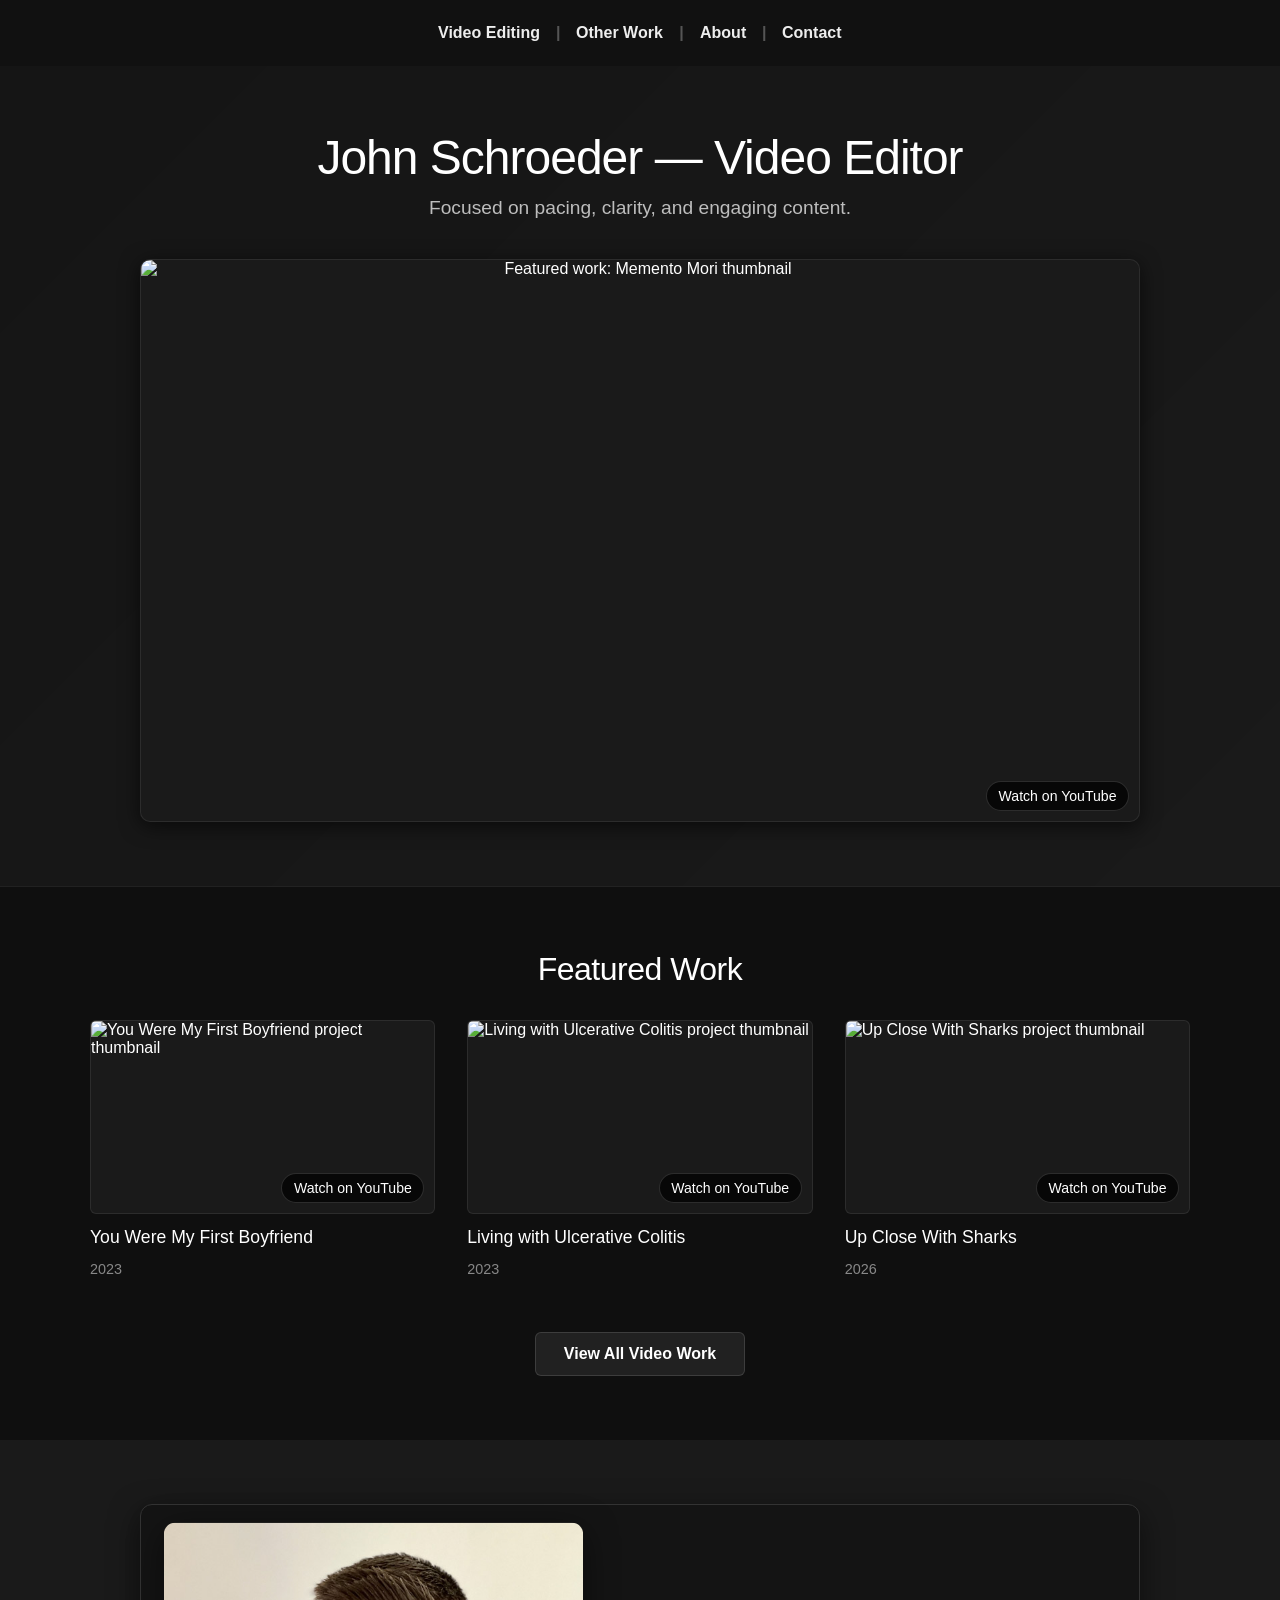
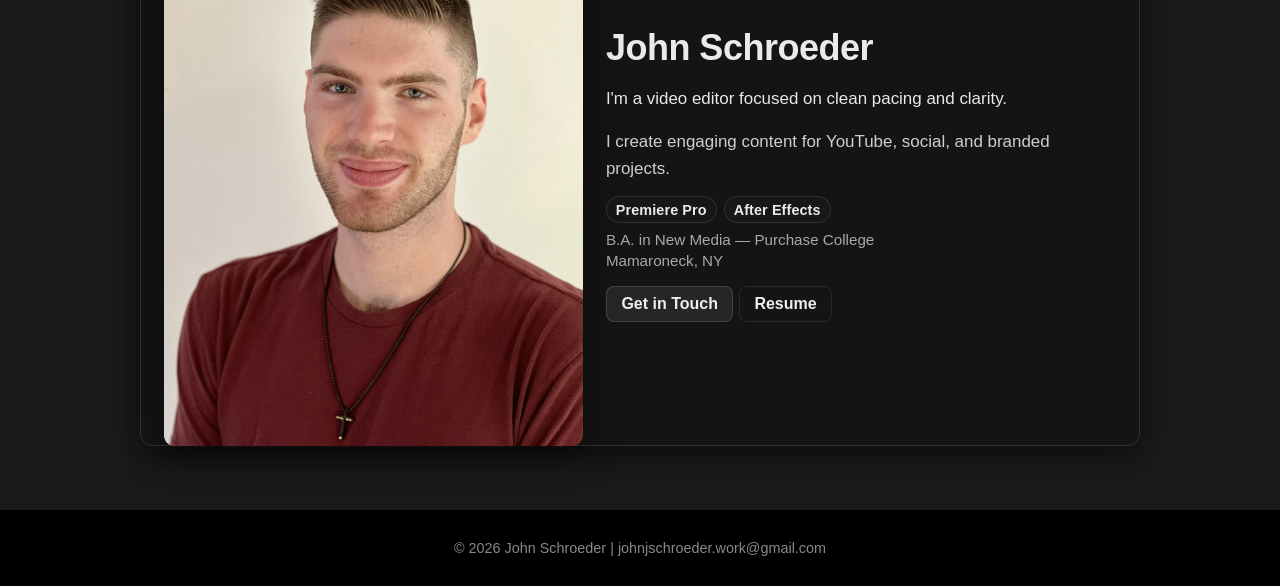
==== index.html @ 87ab7c0e "Add files via upload" ====
﻿<!DOCTYPE html>
<html lang="en">

<head>
  <meta charset="UTF-8">
  <meta name="viewport" content="width=device-width, initial-scale=1.0">
  <title>Home | John Schroeder</title>
  <link rel="stylesheet" href="global.css">
  <link rel="stylesheet" href="style.css">
</head>

<body>
  <header>
    <nav>
      <ul class="nav">
        <li><a href="video_editing.html">Video Editing</a></li>
        <li class="nav-sep">|</li>
        <li><a href="other_work.html">Other Work</a></li>
        <li class="nav-sep">|</li>
        <li><a href="index.html">About</a></li>
        <li class="nav-sep">|</li>
        <li><a href="mailto:johnjschroeder.work@gmail.com">Contact</a></li>
      </ul>
    </nav>
  </header>

  <main>
    <section class="hero-section">
      <div class="hero-container">
        <h2 class="hero-title">John Schroeder <span class="hero-title-sep">&mdash;</span> <span
            class="hero-title-role">Video Editor</span></h2>
        <p class="hero-subtitle">Focused on pacing, clarity, and engaging content.</p>

        <div class="featured-video">
          <a href="https://www.youtube.com/watch?v=q4FVNCNFTgQ" target="_blank" rel="noopener noreferrer"
            aria-label="Watch Memento Mori on YouTube (opens in new tab)">
            <img src="video_editing/memento_mori/memento_mori_thumbnail.jpg" alt="Featured work: Memento Mori thumbnail"
              loading="eager">
            <span class="watch-video-pill">Watch on YouTube</span>
          </a>
        </div>
      </div>
    </section>

    <section class="featured-work">
      <div class="featured-container">
        <h2 class="section-title">Featured Work</h2>

        <div class="work-grid">
          <article class="work-item">
            <div class="work-thumbnail">
              <a href="https://youtu.be/w0LwyYkvMkQ?si=425-nlhnfW_hWi5O" target="_blank" rel="noopener noreferrer">
                <img src="video_editing/you_were_my_first_boyfriend/you_were_my_first_boyfriend_thumbnail.jpg"
                  alt="You Were My First Boyfriend project thumbnail" loading="lazy">
                <span class="watch-video-pill">Watch on YouTube</span>
              </a>
            </div>
            <h3 class="work-title"><a href="https://youtu.be/w0LwyYkvMkQ?si=425-nlhnfW_hWi5O" target="_blank"
                rel="noopener noreferrer">You Were My First Boyfriend</a></h3>
            <p class="work-year">2023</p>
          </article>

          <article class="work-item">
            <div class="work-thumbnail">
              <a href="https://www.youtube.com/watch?v=fI2sDnA_fOE" target="_blank" rel="noopener noreferrer">
                <img src="video_editing/living_with_ulcerative_colitis/ulcerative_colitis_thumbnail.jpg"
                  alt="Living with Ulcerative Colitis project thumbnail" loading="lazy">
                <span class="watch-video-pill">Watch on YouTube</span>
              </a>
            </div>
            <h3 class="work-title"><a href="https://www.youtube.com/watch?v=fI2sDnA_fOE" target="_blank"
                rel="noopener noreferrer">Living with Ulcerative Colitis</a>
            </h3>
            <p class="work-year">2023</p>
          </article>

          <article class="work-item">
            <div class="work-thumbnail">
              <a href="https://www.youtube.com/watch?v=jcdOJXlVZNc" target="_blank" rel="noopener noreferrer">
                <img src="video_editing/up_close_with_sharks/sharks_thumbnail.jpg"
                  alt="Up Close With Sharks project thumbnail" loading="lazy">
                <span class="watch-video-pill">Watch on YouTube</span>
              </a>
            </div>
            <h3 class="work-title"><a href="https://www.youtube.com/watch?v=jcdOJXlVZNc" target="_blank"
                rel="noopener noreferrer">Up Close With Sharks</a></h3>
            <p class="work-year">2026</p>
          </article>
        </div>

        <div class="view-all">
          <a href="video_editing.html" class="btn-primary">View All Video Work</a>
        </div>
      </div>
    </section>

    <section class="about-section">
      <div class="page-card">
        <div class="hero">
          <div class="hero-photo">
            <img src="about/john_schroeder.jpg" alt="Photo of John Schroeder">
          </div>
          <div class="hero-copy">
            <h2 class="hero-title">John Schroeder</h2>
            <p class="lead">I'm a video editor focused on clean pacing and clarity.</p>
            <p class="lead lead-secondary">I create engaging content for YouTube, social, and branded projects.</p>

            <div class="badges" aria-hidden="true">
              <span class="badge">Premiere Pro</span>
              <span class="badge">After Effects</span>
            </div>

            <ul class="quick-facts">
              <li>B.A. in New Media &mdash; Purchase College
              </li>
              <li>Mamaroneck, NY</li>
            </ul>

            <div class="links">
              <a href="mailto:johnjschroeder.work@gmail.com" class="btn-contact">Get in Touch</a>
              <a href="john_schroeder_resume.pdf" target="_blank" rel="noopener noreferrer"
                class="btn-contact resume-btn">Resume</a>
            </div>
          </div>
        </div>
      </div>
    </section>


  </main>

  <footer>
    <p>
      &copy; 2026 John Schroeder |
      <a href="mailto:johnjschroeder.work@gmail.com">
        johnjschroeder.work@gmail.com
      </a>
    </p>
  </footer>
</body>

</html>
---- global.css ----
html,
body {
  width: 100%;
  max-width: 100%;
}

html {
  overflow-x: hidden;
}

*,
*::before,
*::after {
  box-sizing: border-box;
}

body {
  margin: 0;
  font-family: 'Helvetica Neue', sans-serif;
  background-color: #1a1a1a;
  color: #ffffff;
  min-height: 100vh;
}

img,
video,
iframe {
  max-width: 100%;
}

header {
  background-color: #111 !important;
  padding: 1rem 2rem !important;
  display: flex !important;
  justify-content: center !important;
  align-items: center !important;
  position: sticky !important;
  top: 0 !important;
  z-index: 1000 !important;
}

nav {
  position: static !important;
  left: auto !important;
  transform: none !important;
  min-width: 0 !important;
}

header h1,
.header-sep,
.header-sep-left,
.header-sep-right,
.nav-contact {
  display: none !important;
}

nav ul.nav {
  list-style: none !important;
  display: flex !important;
  flex-wrap: wrap !important;
  justify-content: center !important;
  align-items: center !important;
  gap: 0.5rem !important;
  margin: 0 !important;
  padding: 0 !important;
}

nav ul.nav li.nav-sep {
  color: #555 !important;
  font-weight: 600 !important;
  user-select: none !important;
}

nav ul.nav a {
  text-decoration: none !important;
  color: #eee !important;
  font-weight: bold !important;
  padding: 0.5rem !important;
  display: block !important;
}

nav ul.nav a:visited {
  color: #eee !important;
}

nav ul.nav > li > a {
  transition: transform 160ms ease, color 160ms ease !important;
  will-change: transform;
}

nav ul.nav > li > a:hover,
nav ul.nav > li > a:focus {
  transform: translateY(-2px) scale(1.08) !important;
  text-decoration: none !important;
  outline: none !important;
}

nav ul.nav > li > a:focus-visible {
  box-shadow: 0 0 0 3px rgba(255, 204, 102, 0.12) !important;
  border-radius: 6px !important;
}

footer {
  background-color: #000 !important;
  text-align: center !important;
  padding: 1rem !important;
  font-size: 0.9rem !important;
  color: #888 !important;
}

footer a {
  color: inherit;
  text-decoration: none;
  transition: color 0.2s ease;
}

footer a:hover {
  color: #fff;
  text-decoration: underline;
}

.project-title {
  font-size: 2rem !important;
  color: #ffffff !important;
  margin: 0 0 0.35rem 0 !important;
  line-height: 1.2 !important;
  font-weight: 700 !important;
}

.project-title a {
  color: inherit !important;
  text-decoration: none !important;
}

.project-title a:hover,
.project-title a:focus {
  text-decoration: underline !important;
}

.project-date {
  font-size: 0.9rem !important;
  color: #9a9a9a !important;
  font-weight: 400 !important;
  letter-spacing: 0.35px !important;
  margin: 0 0 1.25rem 0 !important;
}

.project-description {
  font-size: 1.05rem !important;
  line-height: 1.72 !important;
  color: #d2d2d2 !important;
  max-width: 800px !important;
  margin: 0 0 0.95rem 0 !important;
}

.project-roles {
  display: block !important;
  margin-top: 0.2rem !important;
  color: #d2d2d2 !important;
}

.project-secondary-link {
  display: inline-block !important;
  margin: 0 0 1rem 0 !important;
  font-size: 1.02rem !important;
  line-height: 1.35 !important;
  color: #efefef !important;
  text-decoration: none !important;
}

.project-secondary-link:visited {
  color: #efefef !important;
}

.project-secondary-link:hover,
.project-secondary-link:focus {
  color: #ffffff !important;
  text-decoration: underline !important;
}

.project-cta-icon,
.project-external-arrow,
.project-arrow-down {
  display: inline-block !important;
  margin-left: 0.2em !important;
  font-size: 0.78em !important;
  line-height: 1 !important;
  font-weight: 400 !important;
  color: currentColor !important;
  opacity: 0.82 !important;
  vertical-align: 0.03em !important;
}

.media-block + .project-description,
.media-row + .project-description,
.media-container + .project-description {
  margin-top: 1.15rem !important;
}

@media (max-width: 900px) {
  header {
    flex-direction: column !important;
  }

  nav ul.nav {
    flex-wrap: wrap !important;
    row-gap: 0.2rem !important;
    column-gap: 0.35rem !important;
  }

  nav ul.nav li.nav-sep {
    display: none !important;
  }

  nav ul.nav a {
    padding: 0.4rem 0.5rem !important;
  }

  nav ul.nav li:last-child a {
    border: 1px solid rgba(255, 255, 255, 0.16) !important;
    border-radius: 999px !important;
    padding: 0.38rem 0.8rem !important;
    background: rgba(255, 255, 255, 0.05) !important;
  }
}

@media (max-width: 480px) {
  nav ul.nav {
    column-gap: 0.25rem !important;
  }

  nav ul.nav a {
    font-size: 0.96rem !important;
    padding: 0.36rem 0.42rem !important;
  }
}
---- style.css ----
body {
    margin: 0;
    font-family: 'Helvetica Neue', sans-serif;
    background-color: #1a1a1a;
    color: #ffffff;
    min-height: 100vh; /* ensure viewport-filling layout */
    display: flex;
    flex-direction: column;
  }
  
  header {
    background-color: #111;
    padding: 1rem 2rem;
    display: flex;
    justify-content: center;
    align-items: center;
    position: sticky;
    top: 0;
    z-index: 1000;
  }

  nav {
    position: static;
    left: auto;
    transform: none;
    min-width: 0;
  }
  
  header h1 {
    display: none;
  }

  .header-sep {
    display: none;
  }

  .header-sep-left {
    display: none;
  }

  .header-sep-right {
    display: none;
  }

  header h1 a {
    color: #ffffff;
    text-decoration: none;
    display: inline-block;
    transition: transform 160ms ease, color 160ms ease;
    will-change: transform;
  }

  header h1 a:visited,
  header h1 a:hover,
  header h1 a:focus {
    color: #ffffff;
    text-decoration: none;
  }

  header h1 a:hover,
  header h1 a:focus {
    transform: translateY(-2px) scale(1.08);
    outline: none;
  }

  header h1 a:focus-visible {
    box-shadow: 0 0 0 3px rgba(255,204,102,0.12);
    border-radius: 6px;
  }
  
  nav ul.nav {
    list-style: none;
    display: flex;
    flex-wrap: wrap;
    justify-content: center;
    align-items: center;
    gap: 0.5rem;
    margin: 0;
    padding: 0;
  }

  nav ul.nav li.nav-sep {
    color: #555;
    font-weight: 600;
    user-select: none;
  }

  nav ul.nav a {
    text-decoration: none;
    color: #eee;
    font-weight: bold;
    padding: 0.5rem;
    display: block;
  }

  nav ul.nav a:visited {
    color: #eee;
  }

  .nav-contact {
    display: none;
  }

/* Enlarge top-level header links on hover/focus (only the main three links)
   Use direct-child selector so submenu links are not affected. */
nav ul.nav > li > a {
  transition: transform 160ms ease, color 160ms ease;
  will-change: transform;
}

nav ul.nav > li > a:hover,
nav ul.nav > li > a:focus {
  transform: translateY(-2px) scale(1.08);
  text-decoration: none;
  outline: none;
}

nav ul.nav > li > a:focus-visible {
  box-shadow: 0 0 0 3px rgba(255,204,102,0.12);
  border-radius: 6px;
}

.nav-contact:hover,
.nav-contact:focus {
  transform: translateY(-2px) scale(1.08);
  text-decoration: none;
  outline: none;
}

.nav-contact:focus-visible {
  box-shadow: 0 0 0 3px rgba(255,204,102,0.12);
  border-radius: 6px;
}

@media (max-width: 900px) {
  header {
    flex-direction: column;
  }

  nav ul.nav {
    flex-wrap: wrap;
  }
}
  
  main.about {
    padding: 3rem 2rem;
    max-width: 800px;
    margin: 0 auto; /* center horizontally only */
    flex: 1 0 auto; /* allow main to grow so footer is pushed to bottom */
    display: flex;
    align-items: center; /* center vertically when there is extra space */
    justify-content: center; /* center horizontally */
    padding-top: 2.5rem;
    padding-bottom: 2.5rem;
  }

/* Two-column hero layout */
.hero{
  display: grid;
  grid-template-columns: 1fr 1.25fr;
  gap: 2rem;
  align-items: center;
  max-width: 1000px;
  margin: 0 auto;
}

/* Page card (boxed content area like Blender intro) */
.page-card{
  background: #141414;
  border: 1px solid #333;
  border-radius: 12px;
  padding: 2rem;
  box-shadow: 0 10px 30px rgba(0,0,0,0.5);
  max-width: 1100px;
  margin: 0 auto;
}

@media (max-width:900px){
  .page-card{ padding: 1.25rem; margin: 0.75rem; }
}
.hero-photo img{
  width: 95%;
  max-width: 460px;
  aspect-ratio: 4 / 5;
  height: auto;
  object-fit: cover;
  object-position: center 30%;
  transform: scale(1.1);
  transform-origin: center 30%;
  border-radius: 10px;
  display: block;
  margin: 0 auto;
  box-shadow: 0 8px 30px rgba(0,0,0,0.5);
}
.hero-copy{
  color: #eaeaea;
}
.hero-title{
  font-size: 2.25rem;
  margin: 0 0 0.25rem 0;
  letter-spacing: -0.5px;
}
.hero-sub{
  color:#cfcfcf;
  font-weight:600;
  margin-bottom:0.75rem;
}
.lead{
  font-size:1.06rem;
  line-height:1.55;
  margin-bottom:0.55rem;
  color:#e9e9e9;
}
.lead-secondary{
  color:#cfcfcf;
  margin-bottom:0.9rem;
}
.badges{ display:flex; gap:.45rem; flex-wrap:wrap; margin-top:0.4rem; margin-bottom:0.5rem; }
.badge{
  display:inline-block;
  background: rgba(255,255,255,0.015);
  border: 1px solid rgba(255,255,255,0.1);
  padding:.28rem .56rem;
  border-radius:999px;
  font-weight:600;
  font-size:0.9rem;
  letter-spacing:0.1px;
}
.tool-note{
  margin:0 0 0.75rem 0;
  color:#b8b8b8;
  font-size:0.95rem;
}
.quick-facts{ margin:0 0 0.55rem 0; padding:0; list-style:none; color:#a9a9a9; font-size:0.95rem; }
.quick-facts li{ margin-bottom:.24rem; }
.about-section .links{
  margin-top:0.5rem;
  display: inline-flex;
  flex-direction: row;
  align-items: center;
  gap: 0.35rem;
  flex-wrap: wrap;
}

/* Make each link inside .links transform independently */
.about-section .links a{
  color: #eee;
  text-decoration:none;
  font-weight:600;
  display: inline-flex;
  align-items: center;
  transition: transform 160ms ease, color 160ms ease;
  will-change: transform;
}

.about-section .links a:hover,
.about-section .links a:active {
  /* Hover or active (mouse down) cause the lift; do not use :focus so click doesn't persist the transform */
  transform: translateY(-2px) scale(1.08);
  outline: none;
}

.about-section .links a:focus-visible {
  box-shadow: 0 0 0 3px rgba(255,204,102,0.12);
  border-radius: 6px;
}
.about-section .links .btn-contact{
  background: rgba(255,255,255,0.08);
  border: 1px solid rgba(255,255,255,0.14);
  border-radius: 8px;
  padding: 0.5rem 0.9rem;
}
.about-section .links .btn-contact:hover,
.about-section .links .btn-contact:active{
  background: rgba(255,255,255,0.12);
}
.about-section .links .btn-contact.resume-btn{
  background: transparent;
  border-color: rgba(255,255,255,0.09);
}
.about-section .links .btn-contact.resume-btn:hover,
.about-section .links .btn-contact.resume-btn:active{
  background: rgba(255,255,255,0.06);
  border-color: rgba(255,255,255,0.13);
}

.sep{ margin: 0 .5rem; color:#555; }

@media (max-width:900px){
  .hero{ grid-template-columns: 1fr; }
  .hero-photo img{ max-height: none; }
  .hero-title{ font-size:1.75rem; text-align:center; }
  .hero-copy{ text-align:center; }
  .badges{ justify-content:center; }
  .about-section .links{ align-items:center; }
}
  
  .bio-image {
    width: 200px;
    height: auto;
    border-radius: 8px;
    margin-bottom: 1.5rem;
    box-shadow: 0 0 15px rgba(0, 0, 0, 0.3);
    display: block;
  }

  footer {
    background-color: #000;
    text-align: center;
    padding: 1rem;
    font-size: 0.9rem;
    color: #888;
  }

  main {
    padding-top: 0;
  }

/* ========== HOMEPAGE SECTIONS ========== */

/* Hero Section */
.hero-section {
  padding: 4rem 2rem;
  background: linear-gradient(135deg, rgba(0,0,0,0.2) 0%, transparent 100%);
  border-bottom: 1px solid rgba(255,255,255,0.05);
}

.hero-container {
  max-width: 1000px;
  margin: 0 auto;
  text-align: center;
}

.hero-section .hero-title {
  font-size: 3rem;
  font-weight: 300;
  letter-spacing: -1px;
  margin: 0 0 0.75rem 0;
  text-align: center;
  text-wrap: balance;
}

.hero-subtitle {
  font-size: 1.2rem;
  color: #bdbdbd;
  margin: 0 0 2.5rem 0;
  font-weight: 300;
}

.featured-video {
  width: 100%;
  max-width: 1000px;
  margin: 0 auto;
  aspect-ratio: 16 / 9;
  border-radius: 10px;
  overflow: hidden;
  background: #1a1a1a;
  border: 1px solid rgba(255,255,255,0.08);
  box-shadow: 0 4px 20px rgba(0,0,0,0.6);
  transition: transform 180ms ease, box-shadow 180ms ease;
  position: relative;
}

.featured-video a {
  display: block;
  width: 100%;
  height: 100%;
  text-decoration: none;
  color: inherit;
  position: relative;
}

.featured-video img {
  width: 100%;
  height: 100%;
  object-fit: cover;
  display: block;
}

.featured-video:hover,
.featured-video:focus-within {
  transform: translateY(-2px);
  box-shadow: 0 10px 28px rgba(0, 0, 0, 0.55);
}

@media (max-width:900px) {
  .hero-section {
    padding: 2.5rem 1.5rem;
  }
  .hero-section .hero-title {
    font-size: 2rem;
    letter-spacing: -0.4px;
  }
  .hero-subtitle {
    font-size: 1rem;
    margin-bottom: 2rem;
  }
  .featured-video { max-width: 100%; }
}

@media (max-width: 600px) {
  .hero-section .hero-title {
    font-size: 1.92rem;
    line-height: 1.14;
    max-width: 12.5ch;
    margin-left: auto;
    margin-right: auto;
  }

  .hero-title-sep {
    display: none;
  }

  .hero-title-role {
    display: block;
  }
}

/* Featured Work Section */
.featured-work {
  padding: 4rem 2rem;
  background-color: #0f0f0f;
}

.featured-container {
  max-width: 1100px;
  margin: 0 auto;
}

.section-title {
  font-size: 2rem;
  margin: 0 0 2rem 0;
  text-align: center;
  font-weight: 400;
  letter-spacing: -0.5px;
}

.work-grid {
  display: grid;
  grid-template-columns: repeat(auto-fit, minmax(280px, 1fr));
  gap: 2rem;
  margin-bottom: 3rem;
}

.work-item {
  display: flex;
  flex-direction: column;
  gap: 0.8rem;
}

.work-thumbnail {
  width: 100%;
  aspect-ratio: 16 / 9;
  border-radius: 6px;
  overflow: hidden;
  background: #1a1a1a;
  border: 1px solid rgba(255,255,255,0.08);
  transition: transform 200ms ease, box-shadow 200ms ease;
}

.work-thumbnail a {
  display: block;
  width: 100%;
  height: 100%;
  text-decoration: none;
  color: inherit;
  position: relative;
}

.work-thumbnail:hover {
  transform: translateY(-4px);
  box-shadow: 0 12px 30px rgba(0,0,0,0.5);
}

.work-thumbnail img {
  width: 100%;
  height: 100%;
  object-fit: cover;
  display: block;
}

.watch-video-pill {
  position: absolute;
  right: 10px;
  bottom: 10px;
  background: rgba(0, 0, 0, 0.7);
  color: #fff;
  border: 1px solid rgba(255, 255, 255, 0.15);
  border-radius: 999px;
  padding: 0.42rem 0.72rem;
  font-size: 0.88rem;
  line-height: 1;
  z-index: 2;
  pointer-events: none;
}

.placeholder-thumbnail {
  width: 100%;
  height: 100%;
  background: linear-gradient(135deg, #222 0%, #111 100%);
  display: flex;
  align-items: center;
  justify-content: center;
  color: rgba(255,255,255,0.3);
  font-size: 3rem;
  transition: background 200ms ease;
}

.work-thumbnail:hover .placeholder-thumbnail {
  background: linear-gradient(135deg, #2a2a2a 0%, #1a1a1a 100%);
  color: rgba(255,255,255,0.6);
}

.play-icon {
  display: block;
  filter: drop-shadow(0 2px 4px rgba(0,0,0,0.3));
}

.work-title {
  font-size: 1.1rem;
  margin: 0;
  font-weight: 500;
}

.work-title a {
  color: #fff;
  text-decoration: none;
  transition: color 160ms ease;
}

.work-title a:hover {
  color: #ddd;
}

.work-year {
  color: #888;
  margin: 0.05rem 0 0.4rem 0;
  font-size: 0.9rem;
  font-weight: 400;
}

.view-all {
  text-align: center;
  margin-top: 2rem;
}

.btn-primary {
  display: inline-block;
  padding: 0.75rem 1.75rem;
  background: rgba(255,255,255,0.08);
  color: #fff;
  text-decoration: none;
  border-radius: 6px;
  font-weight: 600;
  font-size: 1rem;
  transition: background 200ms ease, transform 160ms ease;
  border: 1px solid rgba(255,255,255,0.12);
}

.btn-primary:hover {
  background: rgba(255,255,255,0.12);
  transform: translateY(-2px);
}

@media (max-width:900px) {
  .featured-work {
    padding: 2.5rem 1.5rem;
  }
  .work-grid {
    grid-template-columns: 1fr;
    gap: 2rem;
  }
  .work-year {
    margin-bottom: 0.8rem;
  }
}

/* About Section (Below Featured Work) */
.about-section {
  padding: 4rem 2rem;
}

.about-section .page-card {
  max-width: 1000px;
}

@media (max-width:900px) {
  .about-section {
    padding: 2.5rem 1.5rem;
  }
}

/* Other Work Section */
.other-work {
  padding: 4rem 2rem;
  background-color: #0f0f0f;
  border-top: 1px solid rgba(255,255,255,0.05);
}

.other-work-container {
  max-width: 1100px;
  margin: 0 auto;
}

.other-work-links {
  display: flex;
  justify-content: center;
  gap: 2rem;
  flex-wrap: wrap;
}

.other-link {
  padding: 1rem 2rem;
  background: rgba(255,255,255,0.04);
  color: #ddd;
  text-decoration: none;
  border-radius: 6px;
  border: 1px solid rgba(255,255,255,0.08);
  font-weight: 500;
  font-size: 1rem;
  transition: all 200ms ease;
  display: inline-block;
}

.other-link:hover {
  background: rgba(255,255,255,0.08);
  color: #fff;
  transform: translateY(-2px);
  box-shadow: 0 8px 20px rgba(0,0,0,0.3);
}

@media (max-width:900px) {
  .other-work {
    padding: 2.5rem 1.5rem;
  }
  .other-work-links {
    gap: 1rem;
  }
  .other-link {
    padding: 0.75rem 1.5rem;
    font-size: 0.95rem;
  }
}

/* Back-to-top button (copied from blender.css) — DISABLED
.back-to-top {
  position: fixed;
  right: 1.25rem;
  bottom: 1.25rem;
  width: 48px;
  height: 48px;
  border-radius: 50%;
  display: inline-flex;
  align-items: center;
  justify-content: center;
  background: #222;
  color: #fff;
  border: 1px solid rgba(255,255,255,0.06);
  box-shadow: 0 6px 18px rgba(0,0,0,0.45);
  font-size: 1.25rem;
  line-height: 1;
  cursor: pointer;
  z-index: 9999;
  transition: background 0.12s ease, transform 0.08s ease, opacity 0.18s ease;
}

.back-to-top:hover,
.back-to-top:focus {
  background: #141414;
  outline: none;
}

.back-to-top:active {
  transform: translateY(1px);
}

.back-to-top.hidden {
  opacity: 0;
  pointer-events: none;
  transform: translateY(10px) scale(0.98);
}

.back-to-top:not(.hidden) {
  opacity: 1;
}

.back-to-top:focus-visible {
  box-shadow: 0 0 0 3px rgba(255,204,102,0.15), 0 6px 18px rgba(0,0,0,0.45);
}

@media (prefers-reduced-motion: reduce) {
  .back-to-top {
    transition: none;
  }
}

*/
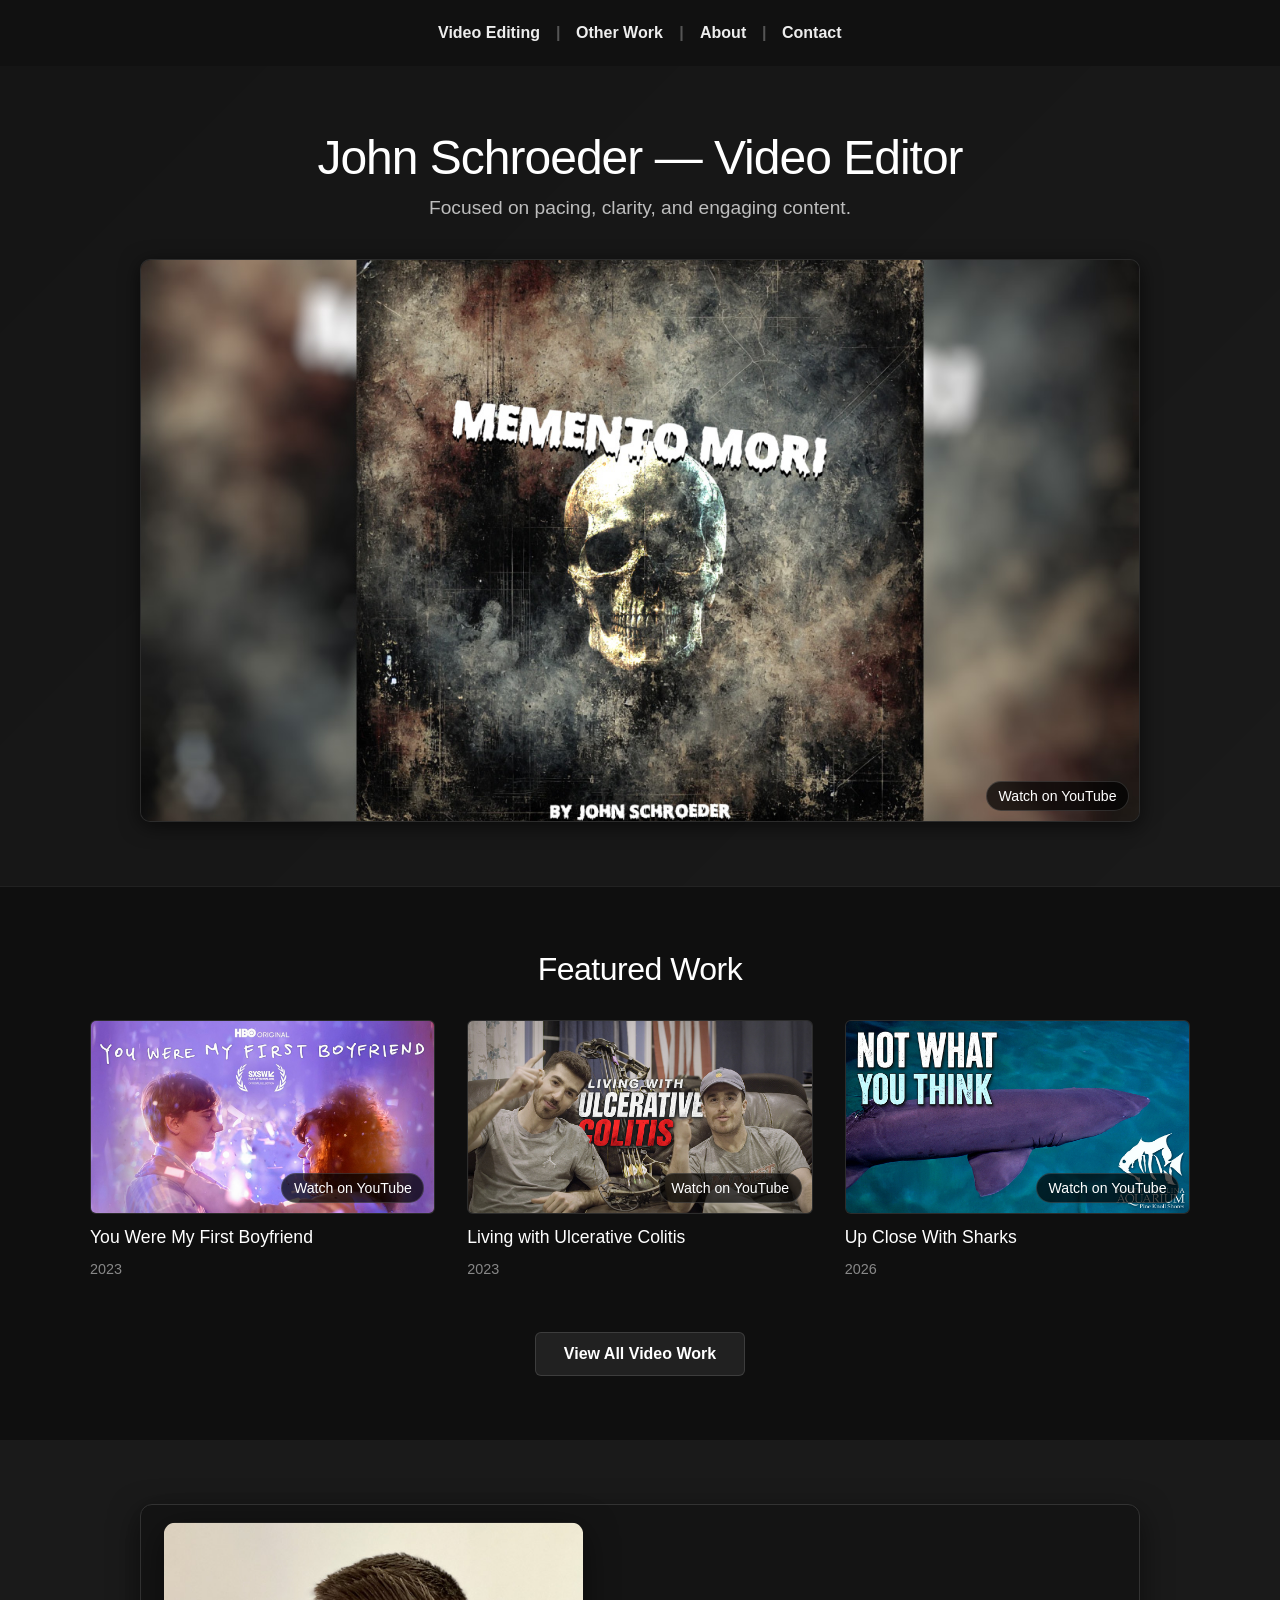
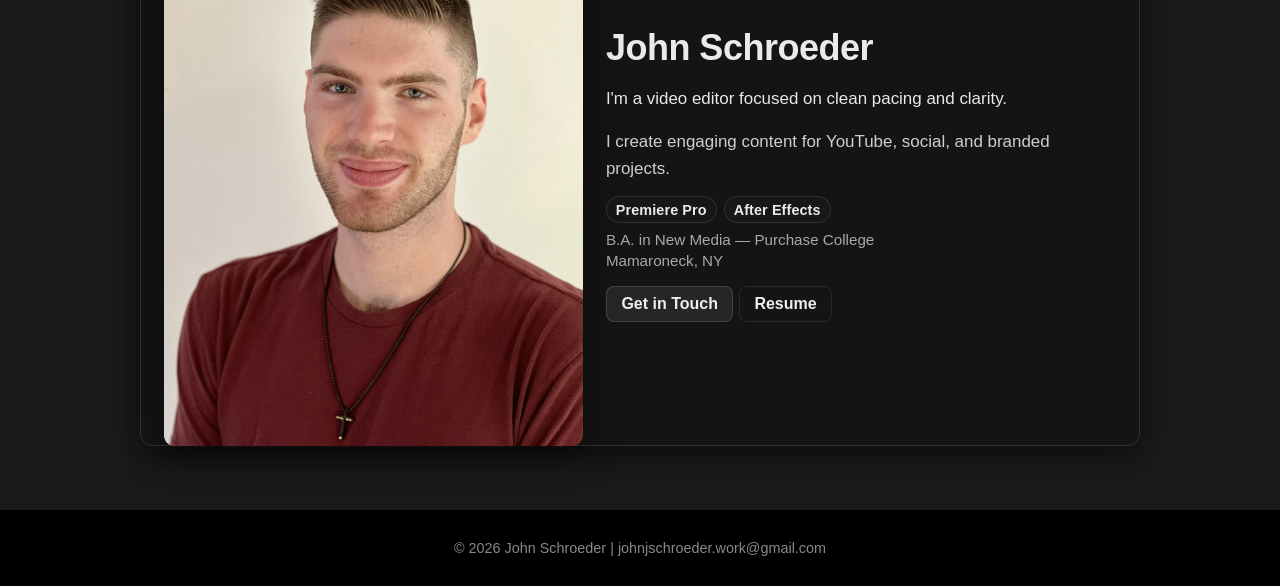
==== commit ff6fab7f: "Add files via upload" ====
--- a/index.html
+++ b/index.html
@@ -4,7 +4,7 @@
 <head>
   <meta charset="UTF-8">
   <meta name="viewport" content="width=device-width, initial-scale=1.0">
-  <title>Home | John Schroeder</title>
+  <title>About | John Schroeder</title>
   <link rel="stylesheet" href="global.css">
   <link rel="stylesheet" href="style.css">
 </head>
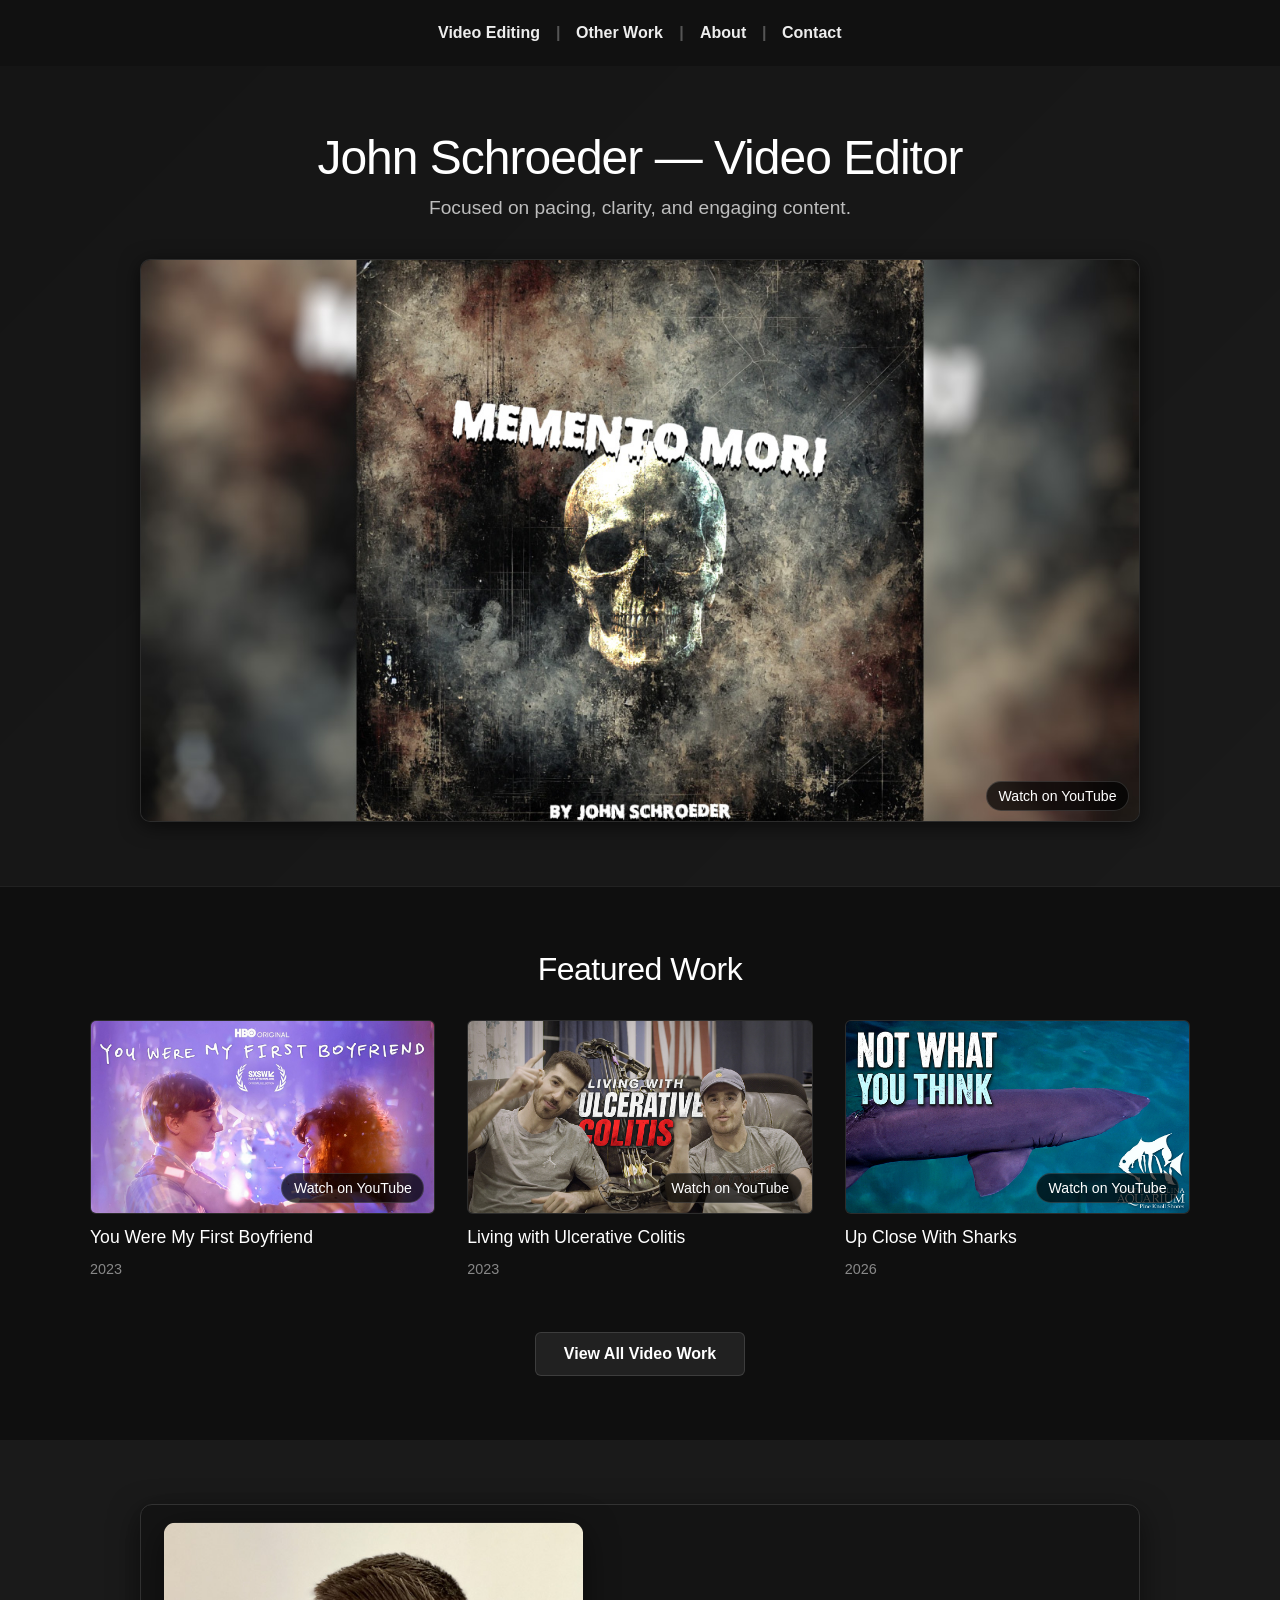
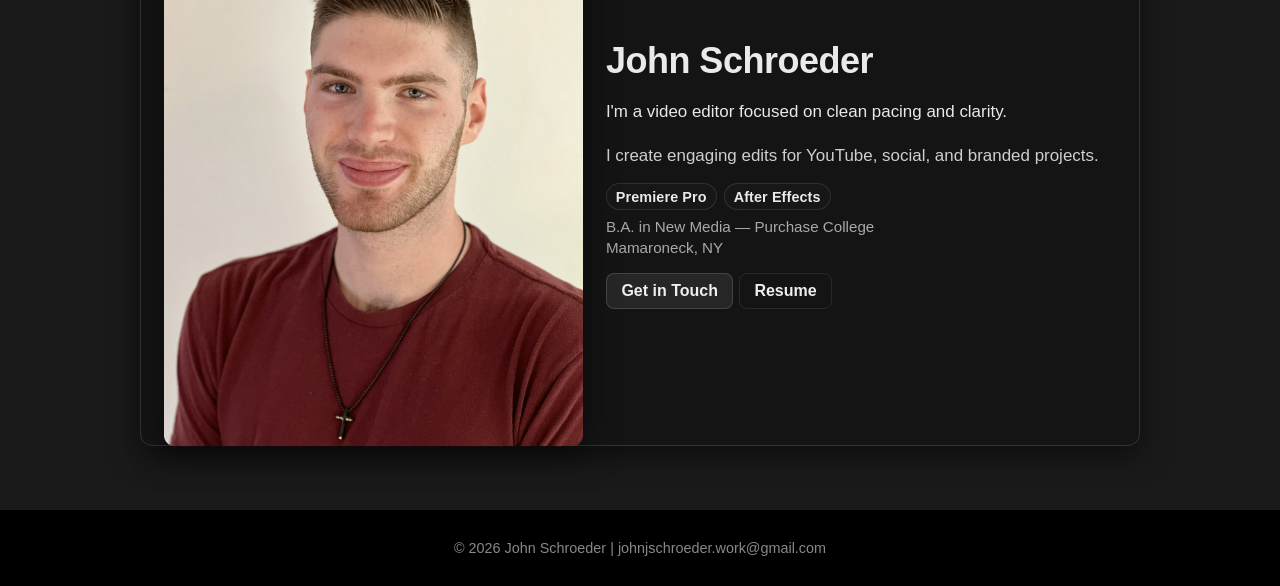
==== commit 4d769023: "Add files via upload" ====
--- a/index.html
+++ b/index.html
@@ -7,6 +7,8 @@
   <title>About | John Schroeder</title>
   <link rel="stylesheet" href="global.css">
   <link rel="stylesheet" href="style.css">
+  <link rel="icon" type="image/png" href="favicon.png">
+  <link rel="apple-touch-icon" href="favicon.png">
 </head>
 
 <body>
@@ -103,7 +105,7 @@
           <div class="hero-copy">
             <h2 class="hero-title">John Schroeder</h2>
             <p class="lead">I'm a video editor focused on clean pacing and clarity.</p>
-            <p class="lead lead-secondary">I create engaging content for YouTube, social, and branded projects.</p>
+            <p class="lead lead-secondary">I create engaging edits for YouTube, social, and branded projects.</p>
 
             <div class="badges" aria-hidden="true">
               <span class="badge">Premiere Pro</span>
@@ -139,4 +141,4 @@
   </footer>
 </body>
 
-</html>+</html>
